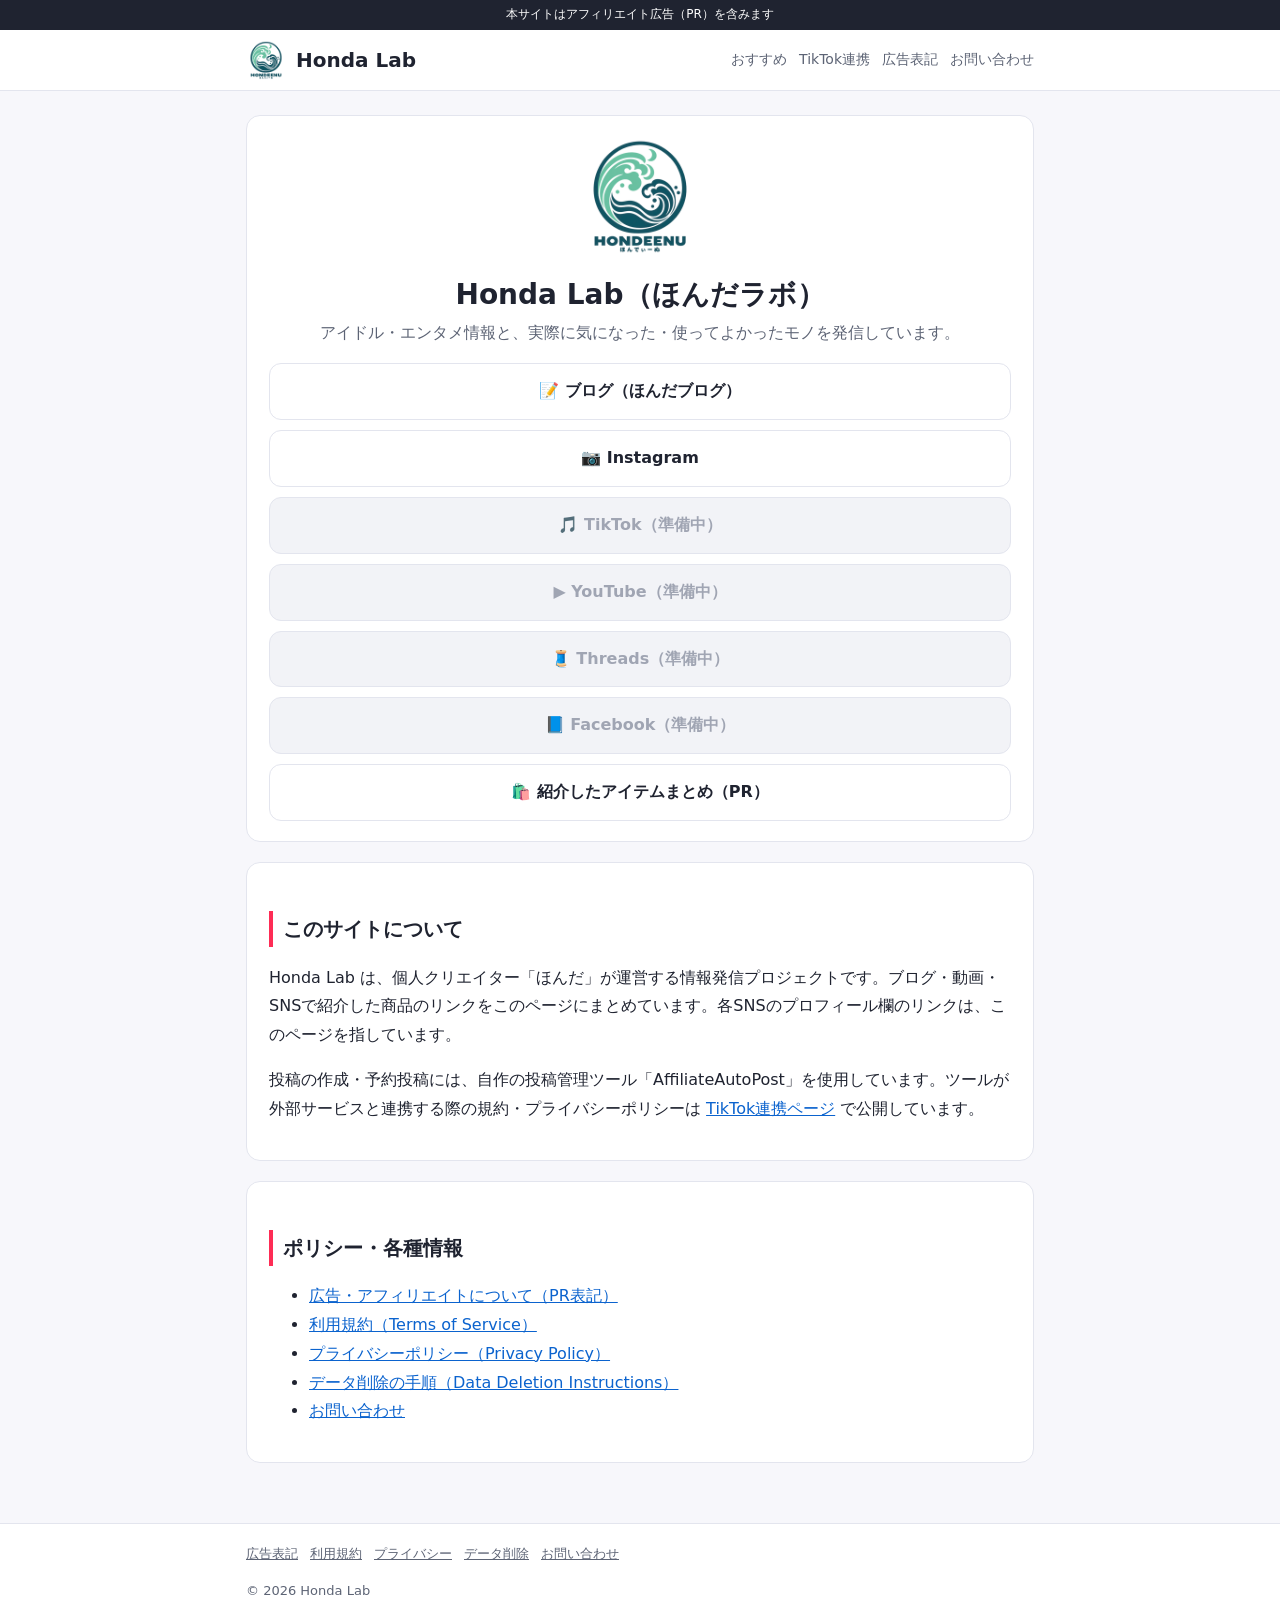
==== index.html @ 0bd053ba "Add Honda Lab site with TikTok app pages and policies Co-authored-by: Copilot <223556219+Copilot@use" ====
<!doctype html>
<html lang="ja">
<head>
<meta charset="utf-8">
<meta name="viewport" content="width=device-width, initial-scale=1">
<title>Honda Lab（ほんだラボ）｜公式リンクまとめ</title>
<meta name="description" content="Honda Lab（ほんだラボ）の公式サイト。ブログ・YouTube・Instagram・TikTok・Threads・Facebookのリンクまとめと、おすすめアイテム、広告表記、各種ポリシーを掲載しています。">
<link rel="icon" href="assets/icon-32.png">
<link rel="apple-touch-icon" href="assets/icon-180.png">
<meta property="og:title" content="Honda Lab（ほんだラボ）">
<meta property="og:description" content="ブログ・動画・SNSのリンクまとめ／おすすめアイテム">
<meta property="og:image" content="https://ktmryo1.github.io/honda-lab/assets/icon-512.png">
<meta property="og:type" content="website">
<link rel="stylesheet" href="assets/style.css">
</head>
<body>
<div class="pr-bar">本サイトはアフィリエイト広告（PR）を含みます</div>
<header class="site"><div class="inner">
  <a class="brand" href="./"><img src="assets/icon-180.png" alt="">Honda Lab</a>
  <nav><a href="picks.html">おすすめ</a><a href="Tiktok/">TikTok連携</a><a href="disclosure.html">広告表記</a><a href="contact.html">お問い合わせ</a></nav>
</div></header>
<main>
  <section class="card hero">
    <img src="assets/icon-512.png" alt="Honda Lab ロゴ">
    <h1>Honda Lab（ほんだラボ）</h1>
    <p>アイドル・エンタメ情報と、実際に気になった・使ってよかったモノを発信しています。</p>
    <div class="links">
      <a href="https://hondablog.hatenablog.com/" target="_blank" rel="noopener">📝 ブログ（ほんだブログ）</a>
      <a href="https://www.instagram.com/honda_no_lab/" target="_blank" rel="noopener">📷 Instagram</a>
      <a class="disabled" href="#" aria-disabled="true">🎵 TikTok（準備中）</a>
      <a class="disabled" href="#" aria-disabled="true">▶️ YouTube（準備中）</a>
      <a class="disabled" href="#" aria-disabled="true">🧵 Threads（準備中）</a>
      <a class="disabled" href="#" aria-disabled="true">📘 Facebook（準備中）</a>
      <a href="picks.html">🛍️ 紹介したアイテムまとめ（PR）</a>
    </div>
  </section>

  <section class="card">
    <h2>このサイトについて</h2>
    <p>Honda Lab は、個人クリエイター「ほんだ」が運営する情報発信プロジェクトです。ブログ・動画・SNSで紹介した商品のリンクをこのページにまとめています。各SNSのプロフィール欄のリンクは、このページを指しています。</p>
    <p>投稿の作成・予約投稿には、自作の投稿管理ツール「AffiliateAutoPost」を使用しています。ツールが外部サービスと連携する際の規約・プライバシーポリシーは <a href="Tiktok/">TikTok連携ページ</a> で公開しています。</p>
  </section>

  <section class="card">
    <h2>ポリシー・各種情報</h2>
    <ul>
      <li><a href="disclosure.html">広告・アフィリエイトについて（PR表記）</a></li>
      <li><a href="Tiktok/terms.html">利用規約（Terms of Service）</a></li>
      <li><a href="Tiktok/privacy.html">プライバシーポリシー（Privacy Policy）</a></li>
      <li><a href="data-deletion.html">データ削除の手順（Data Deletion Instructions）</a></li>
      <li><a href="contact.html">お問い合わせ</a></li>
    </ul>
  </section>
</main>
<footer class="site"><div class="inner">
  <a href="disclosure.html">広告表記</a><a href="Tiktok/terms.html">利用規約</a><a href="Tiktok/privacy.html">プライバシー</a><a href="data-deletion.html">データ削除</a><a href="contact.html">お問い合わせ</a>
  <p>© 2026 Honda Lab</p>
</div></footer>
</body>
</html>
---- assets/style.css ----
:root {
  --bg: #f7f7fb;
  --card: #ffffff;
  --text: #1f2330;
  --muted: #5d6475;
  --accent: #fe2c55;
  --accent2: #25f4ee;
  --border: #e3e5ee;
}
* { box-sizing: border-box; }
html { -webkit-text-size-adjust: 100%; }
body {
  margin: 0;
  font-family: "Hiragino Sans", "Noto Sans JP", "Yu Gothic UI", "Meiryo", system-ui, sans-serif;
  background: var(--bg);
  color: var(--text);
  line-height: 1.8;
}
a { color: #0b63ce; }
.pr-bar {
  background: #1f2330;
  color: #fff;
  font-size: 12px;
  text-align: center;
  padding: 4px 8px;
}
header.site {
  background: var(--card);
  border-bottom: 1px solid var(--border);
}
header.site .inner, main, footer.site .inner {
  max-width: 820px;
  margin: 0 auto;
  padding: 0 16px;
}
header.site .inner {
  display: flex;
  align-items: center;
  justify-content: space-between;
  flex-wrap: wrap;
  gap: 8px;
  padding-top: 10px;
  padding-bottom: 10px;
}
.brand {
  display: flex;
  align-items: center;
  gap: 10px;
  text-decoration: none;
  color: var(--text);
  font-weight: 700;
  font-size: 20px;
}
.brand img { width: 40px; height: 40px; border-radius: 10px; }
nav a {
  margin-left: 12px;
  font-size: 14px;
  color: var(--muted);
  text-decoration: none;
}
nav a:hover { color: var(--accent); }
main { padding-top: 24px; padding-bottom: 40px; }
.card {
  background: var(--card);
  border: 1px solid var(--border);
  border-radius: 14px;
  padding: 20px 22px;
  margin-bottom: 20px;
}
.hero { text-align: center; }
.hero img { width: 120px; height: 120px; border-radius: 24px; }
.hero h1 { margin: 10px 0 4px; font-size: 28px; }
.hero p { color: var(--muted); margin: 4px 0; }
.links { display: grid; gap: 10px; margin-top: 16px; }
.links a {
  display: block;
  padding: 13px 16px;
  border-radius: 12px;
  border: 1px solid var(--border);
  background: #fff;
  color: var(--text);
  text-decoration: none;
  font-weight: 600;
  text-align: center;
}
.links a:hover { border-color: var(--accent); color: var(--accent); }
.links a.disabled { color: #a0a5b3; pointer-events: none; background: #f2f3f7; }
h1 { font-size: 26px; line-height: 1.4; }
h2 { font-size: 20px; border-left: 4px solid var(--accent); padding-left: 10px; margin-top: 28px; }
h3 { font-size: 17px; margin-top: 20px; }
.muted { color: var(--muted); font-size: 14px; }
.notice {
  background: #fff6f8;
  border: 1px solid #ffc9d4;
  border-radius: 10px;
  padding: 12px 14px;
  font-size: 14px;
}
pre.copy, .codebox {
  background: #1f2330;
  color: #f2f3f7;
  border-radius: 10px;
  padding: 12px 14px;
  overflow-x: auto;
  white-space: pre-wrap;
  word-break: break-all;
  font-size: 14px;
}
button {
  font: inherit;
  border: 0;
  border-radius: 10px;
  padding: 8px 14px;
  background: var(--accent);
  color: #fff;
  cursor: pointer;
}
button.secondary { background: #4b5263; }
.picks { display: grid; gap: 14px; grid-template-columns: repeat(auto-fill, minmax(220px, 1fr)); }
.pick { display: flex; flex-direction: column; gap: 6px; }
.pick img { width: 100%; aspect-ratio: 1 / 1; object-fit: contain; background: #fff; border-radius: 10px; }
.pick .tag { font-size: 11px; color: #fff; background: var(--accent); border-radius: 6px; padding: 1px 6px; align-self: flex-start; }
table { border-collapse: collapse; width: 100%; font-size: 14px; }
th, td { border: 1px solid var(--border); padding: 8px; text-align: left; vertical-align: top; }
th { background: #f2f3f7; }
footer.site {
  border-top: 1px solid var(--border);
  background: var(--card);
  font-size: 13px;
  color: var(--muted);
  padding: 18px 0 28px;
}
footer.site a { color: var(--muted); margin-right: 12px; }
.lang-en { border-top: 1px dashed var(--border); margin-top: 32px; padding-top: 8px; }
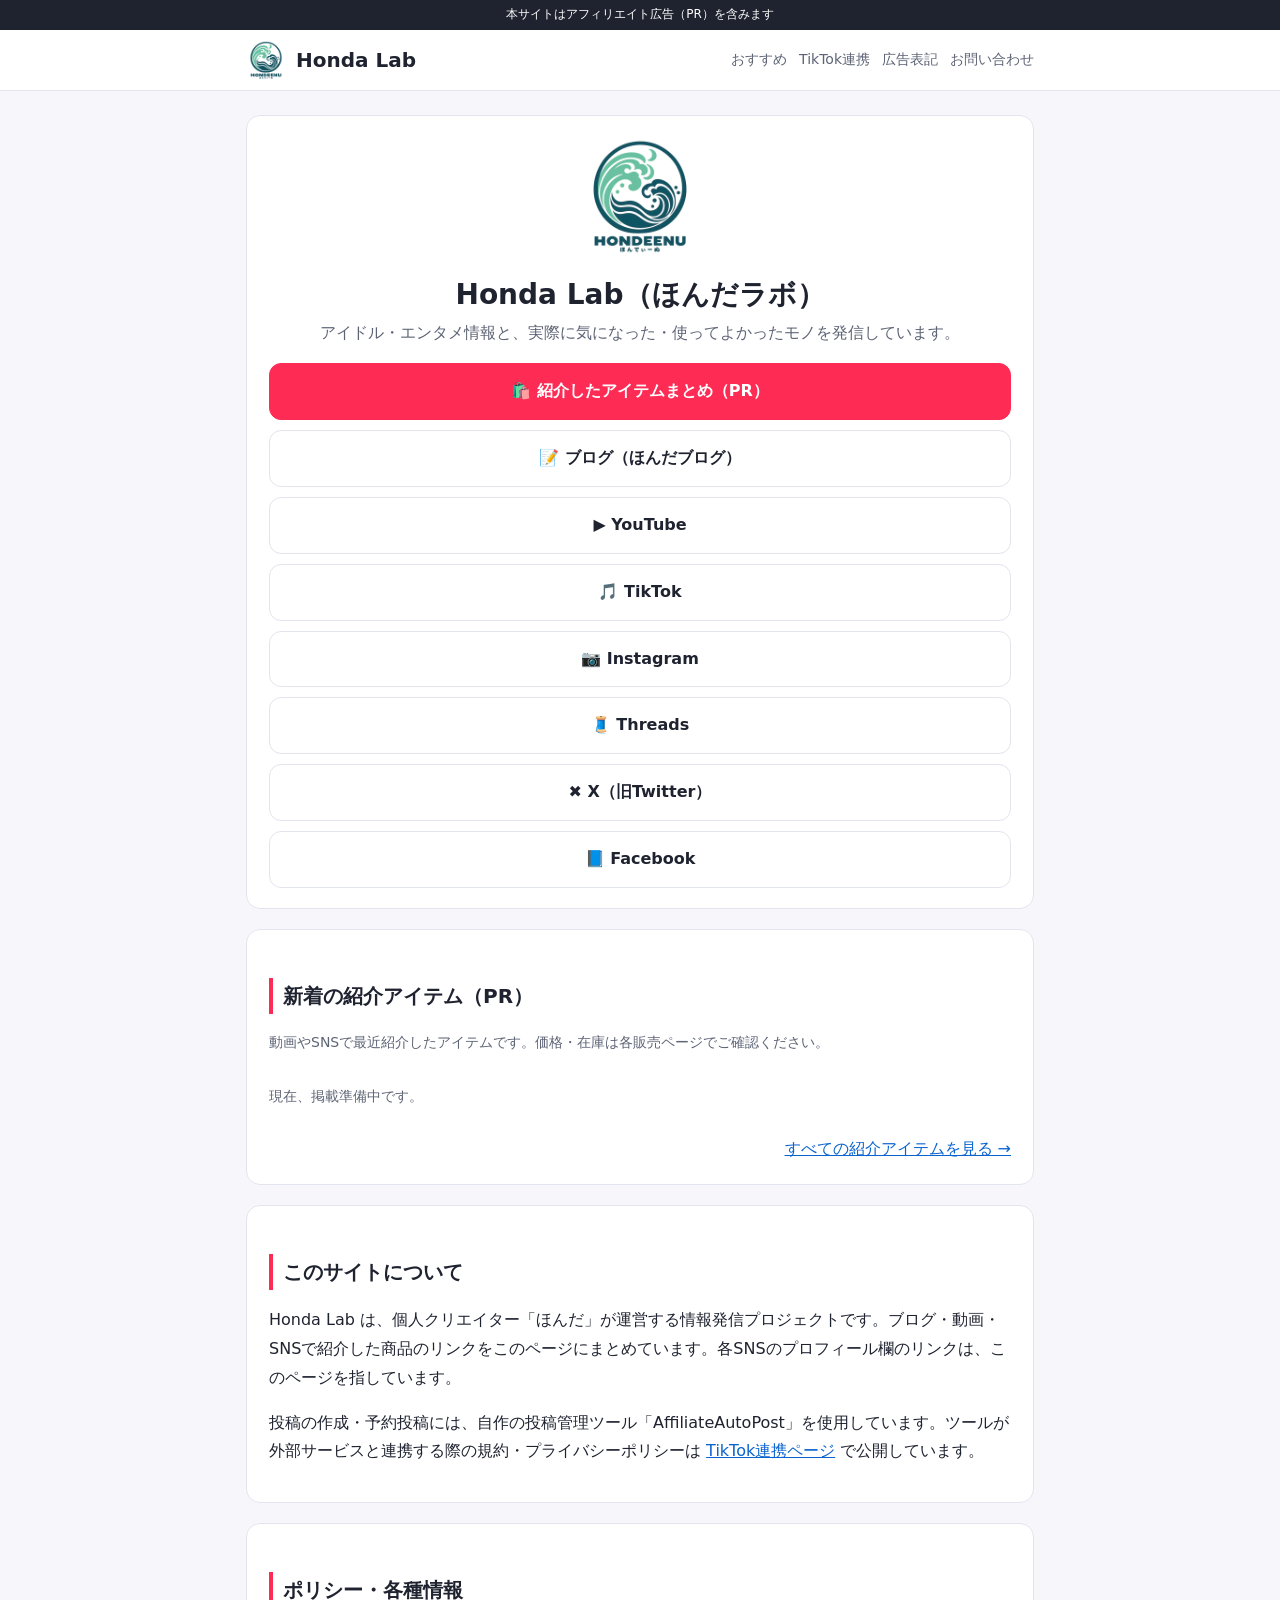
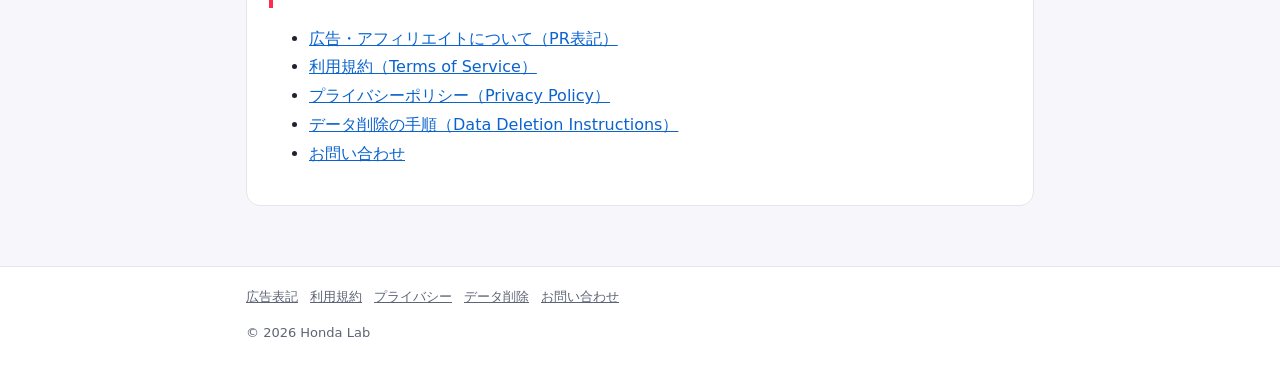
==== commit 8061bac7: "Add SNS links, latest picks on top page, price/date on pick cards Co-authored-by: Copilot <223556219" ====
--- a/index.html
+++ b/index.html
@@ -4,7 +4,7 @@
 <meta charset="utf-8">
 <meta name="viewport" content="width=device-width, initial-scale=1">
 <title>Honda Lab（ほんだラボ）｜公式リンクまとめ</title>
-<meta name="description" content="Honda Lab（ほんだラボ）の公式サイト。ブログ・YouTube・Instagram・TikTok・Threads・Facebookのリンクまとめと、おすすめアイテム、広告表記、各種ポリシーを掲載しています。">
+<meta name="description" content="Honda Lab（ほんだラボ）の公式サイト。ブログ・YouTube・TikTok・Instagram・Threads・X・Facebookのリンクまとめと、動画やSNSで紹介したおすすめアイテム（PR）、広告表記、各種ポリシーを掲載しています。">
 <link rel="icon" href="assets/icon-32.png">
 <link rel="apple-touch-icon" href="assets/icon-180.png">
 <meta property="og:title" content="Honda Lab（ほんだラボ）">
@@ -25,14 +25,22 @@
     <h1>Honda Lab（ほんだラボ）</h1>
     <p>アイドル・エンタメ情報と、実際に気になった・使ってよかったモノを発信しています。</p>
     <div class="links">
+      <a href="picks.html" class="primary">🛍️ 紹介したアイテムまとめ（PR）</a>
       <a href="https://hondablog.hatenablog.com/" target="_blank" rel="noopener">📝 ブログ（ほんだブログ）</a>
+      <a href="https://www.youtube.com/channel/UC5YPQK52On4vjdN__qTHI6Q" target="_blank" rel="noopener">▶️ YouTube</a>
+      <a href="https://www.tiktok.com/@honda.lab2" target="_blank" rel="noopener">🎵 TikTok</a>
       <a href="https://www.instagram.com/honda_no_lab/" target="_blank" rel="noopener">📷 Instagram</a>
-      <a class="disabled" href="#" aria-disabled="true">🎵 TikTok（準備中）</a>
-      <a class="disabled" href="#" aria-disabled="true">▶️ YouTube（準備中）</a>
-      <a class="disabled" href="#" aria-disabled="true">🧵 Threads（準備中）</a>
-      <a class="disabled" href="#" aria-disabled="true">📘 Facebook（準備中）</a>
-      <a href="picks.html">🛍️ 紹介したアイテムまとめ（PR）</a>
+      <a href="https://www.threads.com/@honda_no_lab" target="_blank" rel="noopener">🧵 Threads</a>
+      <a href="https://x.com/HondaLab_x" target="_blank" rel="noopener">✖️ X（旧Twitter）</a>
+      <a href="https://www.facebook.com/profile.php?id=61595061461673" target="_blank" rel="noopener">📘 Facebook</a>
     </div>
+  </section>
+
+  <section class="card">
+    <h2>新着の紹介アイテム（PR）</h2>
+    <p class="muted">動画やSNSで最近紹介したアイテムです。価格・在庫は各販売ページでご確認ください。</p>
+    <div id="picks" class="picks" data-limit="4"><p class="muted">読み込み中…</p></div>
+    <p class="more"><a href="picks.html">すべての紹介アイテムを見る →</a></p>
   </section>
 
   <section class="card">
@@ -56,5 +64,6 @@
   <a href="disclosure.html">広告表記</a><a href="Tiktok/terms.html">利用規約</a><a href="Tiktok/privacy.html">プライバシー</a><a href="data-deletion.html">データ削除</a><a href="contact.html">お問い合わせ</a>
   <p>© 2026 Honda Lab</p>
 </div></footer>
+<script src="assets/picks.js"></script>
 </body>
 </html>
--- a/assets/style.css
+++ b/assets/style.css
@@ -120,6 +120,25 @@
 .pick { display: flex; flex-direction: column; gap: 6px; }
 .pick img { width: 100%; aspect-ratio: 1 / 1; object-fit: contain; background: #fff; border-radius: 10px; }
 .pick .tag { font-size: 11px; color: #fff; background: var(--accent); border-radius: 6px; padding: 1px 6px; align-self: flex-start; }
+.pick { border: 1px solid var(--border); border-radius: 12px; padding: 10px; }
+.pick strong { line-height: 1.5; }
+.pick .price { font-weight: 700; color: #bf0000; }
+.pick .small { font-size: 12px; }
+.pick a.buy {
+  margin-top: auto;
+  display: block;
+  text-align: center;
+  padding: 8px 10px;
+  border-radius: 10px;
+  background: #bf0000;
+  color: #fff;
+  text-decoration: none;
+  font-weight: 700;
+}
+.pick a.buy:hover { opacity: .85; }
+.links a.primary { background: var(--accent); border-color: var(--accent); color: #fff; }
+.links a.primary:hover { color: #fff; opacity: .9; }
+.more { text-align: right; margin: 12px 0 0; }
 table { border-collapse: collapse; width: 100%; font-size: 14px; }
 th, td { border: 1px solid var(--border); padding: 8px; text-align: left; vertical-align: top; }
 th { background: #f2f3f7; }
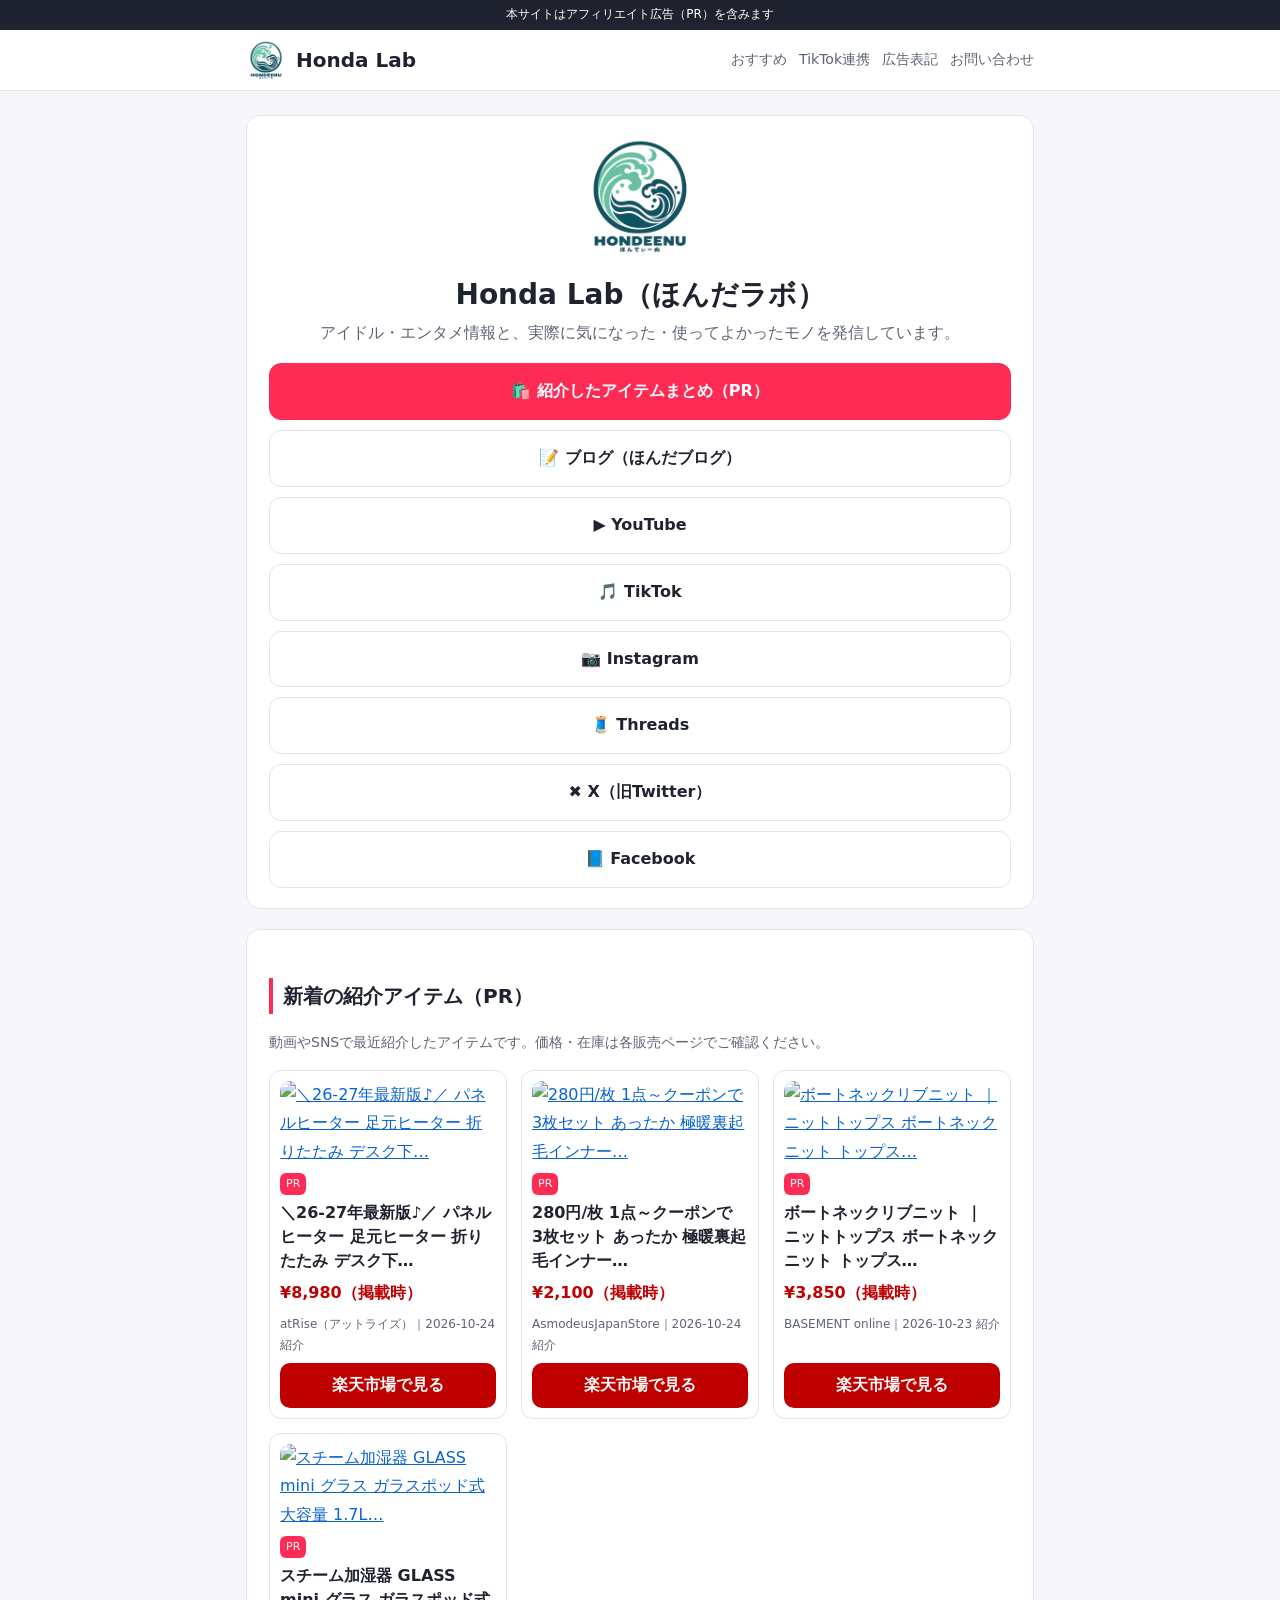
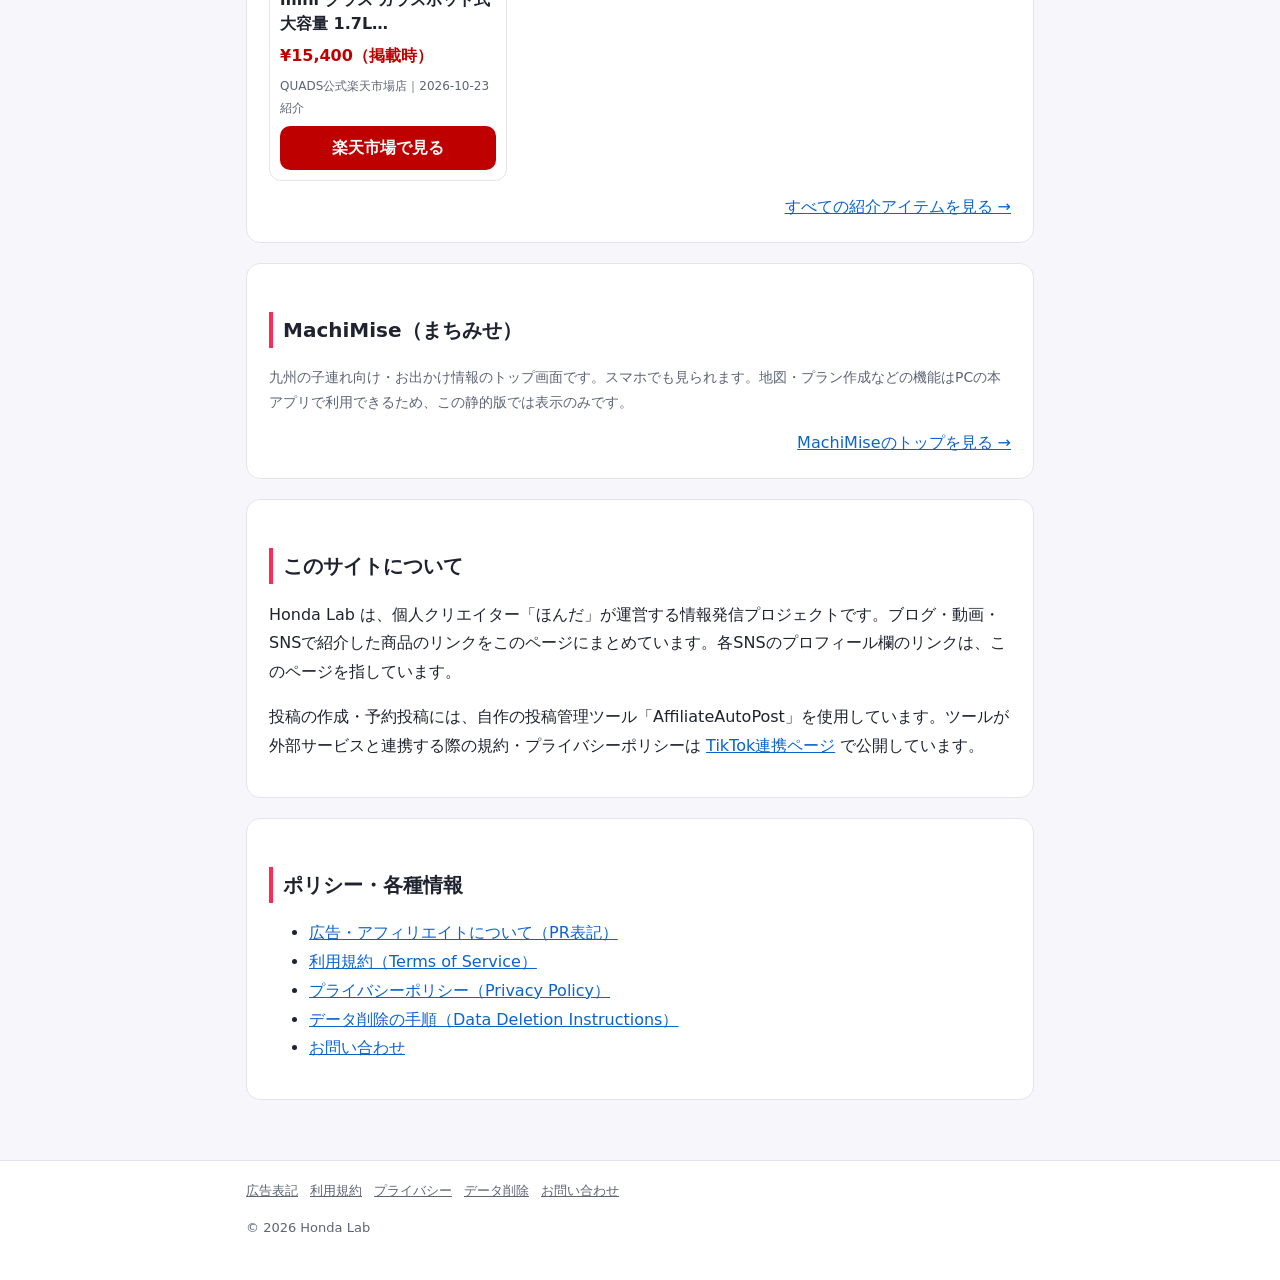
==== commit 7c83c240: "Add MachiMise TOP static snapshot under /machimise/ Co-authored-by: Copilot <223556219+Copilot@users" ====
--- a/index.html
+++ b/index.html
@@ -44,6 +44,12 @@
   </section>
 
   <section class="card">
+    <h2>MachiMise（まちみせ）</h2>
+    <p class="muted">九州の子連れ向け・お出かけ情報のトップ画面です。スマホでも見られます。地図・プラン作成などの機能はPCの本アプリで利用できるため、この静的版では表示のみです。</p>
+    <p class="more"><a href="machimise/">MachiMiseのトップを見る →</a></p>
+  </section>
+
+  <section class="card">
     <h2>このサイトについて</h2>
     <p>Honda Lab は、個人クリエイター「ほんだ」が運営する情報発信プロジェクトです。ブログ・動画・SNSで紹介した商品のリンクをこのページにまとめています。各SNSのプロフィール欄のリンクは、このページを指しています。</p>
     <p>投稿の作成・予約投稿には、自作の投稿管理ツール「AffiliateAutoPost」を使用しています。ツールが外部サービスと連携する際の規約・プライバシーポリシーは <a href="Tiktok/">TikTok連携ページ</a> で公開しています。</p>
